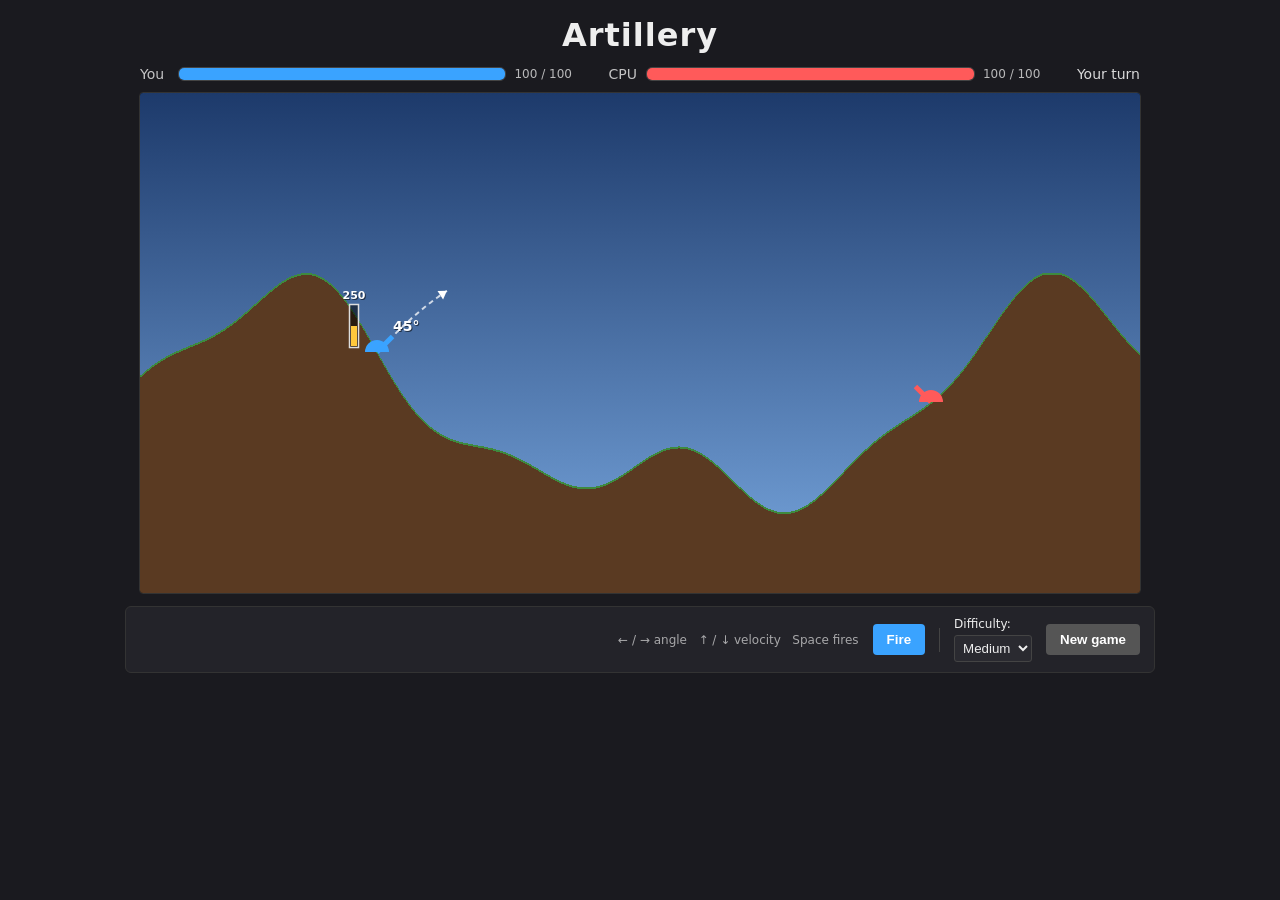
==== index.html @ d9a9e3a6 "Initial artillery game" ====
<!doctype html>
<html lang="en">
<head>
<meta charset="utf-8" />
<title>Artillery</title>
<link rel="stylesheet" href="styles.css" />
</head>
<body>
  <h1>Artillery</h1>
  <div class="hud">
    <div class="hp-row">
      <div class="hp-label">You</div>
      <div class="hp-bar"><div id="playerHP" class="hp-fill player"></div></div>
      <div id="playerHPText" class="hp-text"></div>
    </div>
    <div class="hp-row">
      <div class="hp-label">CPU</div>
      <div class="hp-bar"><div id="cpuHP" class="hp-fill cpu"></div></div>
      <div id="cpuHPText" class="hp-text"></div>
    </div>
    <div id="turnIndicator" class="turn">Your turn</div>
  </div>

  <canvas id="game"></canvas>

  <div class="controls">
    <div class="hint">← / → angle &nbsp; ↑ / ↓ velocity &nbsp; Space fires</div>
    <button id="fireBtn">Fire</button>
    <span class="sep"></span>
    <label>
      Difficulty:
      <select id="difficulty">
        <option value="easy">Easy</option>
        <option value="medium" selected>Medium</option>
        <option value="hard">Hard</option>
      </select>
    </label>
    <button id="newGameBtn">New game</button>
  </div>

  <script type="module" src="src/main.js"></script>
</body>
</html>
---- styles.css ----
body {
  font-family: system-ui, sans-serif;
  background: #1a1a1f;
  color: #eee;
  margin: 0;
  padding: 16px;
  display: flex;
  flex-direction: column;
  align-items: center;
}
h1 { margin: 0 0 12px; font-weight: 600; letter-spacing: 1px; }

canvas {
  background: #000;
  border: 1px solid #333;
  border-radius: 4px;
  display: block;
}

.hud {
  width: 1000px;
  display: grid;
  grid-template-columns: 1fr 1fr auto;
  gap: 8px 24px;
  align-items: center;
  margin-bottom: 10px;
}
.hp-row { display: flex; align-items: center; gap: 8px; }
.hp-label { width: 30px; font-size: 14px; opacity: 0.8; }
.hp-bar {
  flex: 1;
  height: 12px;
  background: #2a2a30;
  border: 1px solid #444;
  border-radius: 6px;
  overflow: hidden;
}
.hp-fill { height: 100%; transition: width 0.2s ease; }
.hp-fill.player { background: #3aa3ff; }
.hp-fill.cpu { background: #ff5a5a; }
.hp-text { font-size: 12px; opacity: 0.75; min-width: 70px; }
.turn { font-size: 14px; opacity: 0.9; text-align: right; grid-column: 3; }

.controls {
  width: 1000px;
  margin-top: 12px;
  display: flex;
  flex-wrap: wrap;
  align-items: center;
  gap: 14px;
  background: #232329;
  border: 1px solid #333;
  padding: 10px 14px;
  border-radius: 6px;
}
.controls label { display: flex; flex-direction: column; font-size: 12px; gap: 4px; }
.controls input[type=range] { width: 220px; }
.controls .sep { width: 1px; height: 24px; background: #444; }
button {
  background: #3aa3ff;
  color: white;
  border: none;
  padding: 8px 14px;
  border-radius: 4px;
  font-weight: 600;
  cursor: pointer;
}
button:disabled { background: #555; cursor: not-allowed; }
button#newGameBtn { background: #555; }
select { background: #2a2a30; color: #eee; border: 1px solid #444; padding: 4px; border-radius: 3px; }
.hint { font-size: 12px; opacity: 0.65; margin-left: auto; }
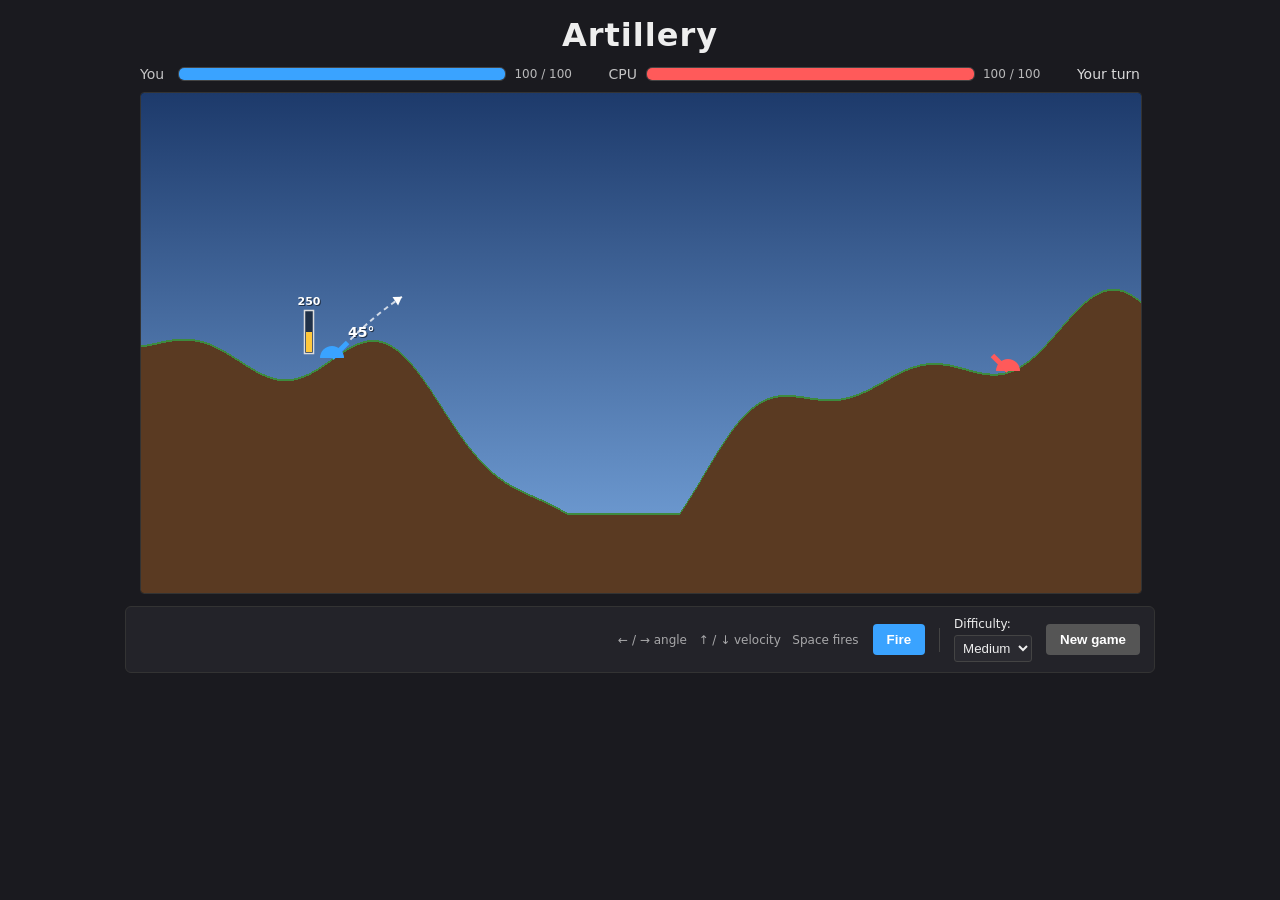
==== commit ea9f3b2f: "Polish: AI corrections, sound effects, explosions, end overlay, dropping cannons" ====
--- a/index.html
+++ b/index.html
@@ -21,7 +21,13 @@
     <div id="turnIndicator" class="turn">Your turn</div>
   </div>
 
-  <canvas id="game"></canvas>
+  <div class="canvas-wrap">
+    <canvas id="game"></canvas>
+    <div id="endOverlay" class="end-overlay hidden">
+      <div id="endText" class="end-text"></div>
+      <button id="endNewGame" class="end-btn">New game</button>
+    </div>
+  </div>
 
   <div class="controls">
     <div class="hint">← / → angle &nbsp; ↑ / ↓ velocity &nbsp; Space fires</div>
--- a/styles.css
+++ b/styles.css
@@ -69,3 +69,36 @@
 button#newGameBtn { background: #555; }
 select { background: #2a2a30; color: #eee; border: 1px solid #444; padding: 4px; border-radius: 3px; }
 .hint { font-size: 12px; opacity: 0.65; margin-left: auto; }
+
+.canvas-wrap { position: relative; width: 1000px; }
+.end-overlay {
+  position: absolute;
+  inset: 0;
+  display: flex;
+  flex-direction: column;
+  align-items: center;
+  justify-content: center;
+  gap: 18px;
+  background: rgba(10, 10, 14, 0.55);
+  border-radius: 4px;
+  pointer-events: auto;
+  animation: fadein 0.35s ease;
+}
+.end-overlay.hidden { display: none; }
+.end-text {
+  font-size: 72px;
+  font-weight: 800;
+  letter-spacing: 2px;
+  padding: 24px 56px;
+  border-radius: 12px;
+  border: 4px solid #fff;
+  background: rgba(0, 0, 0, 0.6);
+  text-shadow: 0 4px 12px rgba(0, 0, 0, 0.6);
+}
+.end-text.win  { color: #ffd66b; border-color: #ffd66b; }
+.end-text.lose { color: #ff7777; border-color: #ff7777; }
+.end-btn {
+  font-size: 18px;
+  padding: 10px 22px;
+}
+@keyframes fadein { from { opacity: 0; transform: scale(0.92); } to { opacity: 1; transform: scale(1); } }
